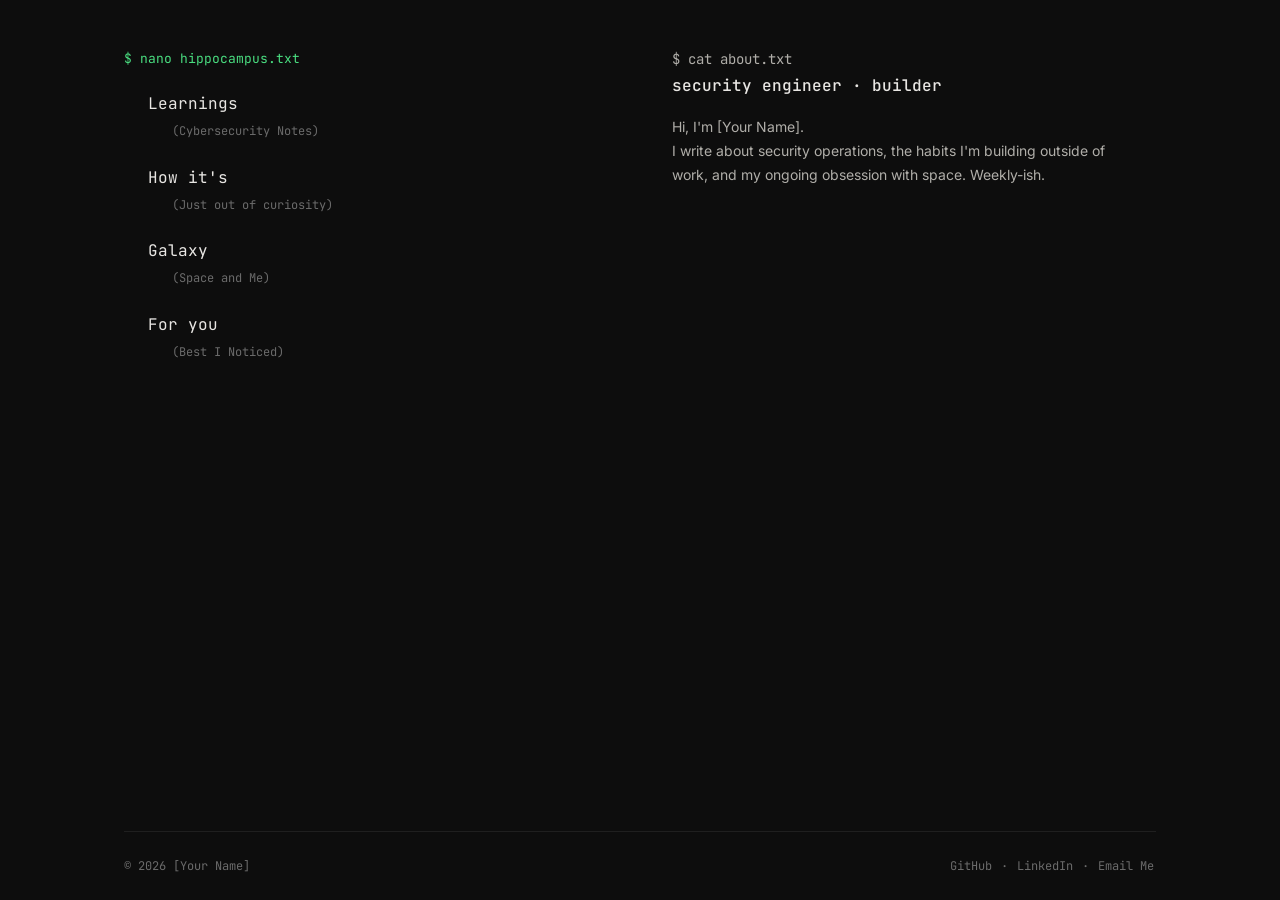
==== index.html @ c2095a3f "Initial site: home, category listings, post template" ====
<!DOCTYPE html>
<html lang="en">
<head>
<meta charset="UTF-8">
<meta name="viewport" content="width=device-width, initial-scale=1.0">
<title>[Your Name] — security engineer, builder</title>
<meta name="description" content="Personal site of [Your Name] — security engineer. Notes on security operations, curiosity projects, and space.">
<link rel="icon" href="data:image/svg+xml;utf8,<svg xmlns='http://www.w3.org/2000/svg' viewBox='0 0 32 32'><rect width='32' height='32' rx='6' fill='%230d0d0d'/><text x='4' y='23' font-family='monospace' font-size='18' fill='%234ade80'>&gt;_</text></svg>">
<link rel="preconnect" href="https://fonts.googleapis.com">
<link rel="preconnect" href="https://fonts.gstatic.com" crossorigin>
<link href="https://fonts.googleapis.com/css2?family=JetBrains+Mono:wght@400;500&family=Inter:wght@400;500&display=swap" rel="stylesheet">
<link rel="stylesheet" href="/style.css">
</head>
<body>
<div class="shell">
  <main class="home-grid">
    <section class="nav-block" aria-label="Site navigation">
      <p class="prompt">$ nano hippocampus.txt</p>
      <div class="filetree">
        <div class="tree-item">
          <a class="tree-link" href="/learnings/">Learnings</a>
          <div class="tree-sub">(Cybersecurity Notes)</div>
        </div>
        <div class="tree-item">
          <a class="tree-link" href="/howits/">How it's</a>
          <div class="tree-sub">(Just out of curiosity)</div>
        </div>
        <div class="tree-item">
          <a class="tree-link" href="/galaxy/">Galaxy</a>
          <div class="tree-sub">(Space and Me)</div>
        </div>
        <div class="tree-item">
          <a class="tree-link" href="/foryou/">For you</a>
          <div class="tree-sub">(Best I Noticed)</div>
        </div>
      </div>
    </section>

    <section class="about-block" aria-label="About">
      <p class="prompt">$ cat about.txt</p>
      <h1>security engineer · builder</h1>
      <p>
        Hi, I'm [Your Name].<br>
        I write about security operations, the habits I'm
        building outside of work, and my ongoing obsession
        with space. Weekly-ish.
      </p>
    </section>
  </main>

  <footer class="site-footer">
    <span>&copy; 2026 [Your Name]</span>
    <span class="footer-links">
      <a href="https://github.com/" target="_blank" rel="noopener">GitHub</a> ·
      <a href="https://linkedin.com/" target="_blank" rel="noopener">LinkedIn</a> ·
      <a href="mailto:you@example.com">Email Me</a>
    </span>
  </footer>
</div>
</body>
</html>
---- style.css ----
/* ============================================================
   Design tokens
   ============================================================ */
:root {
  --bg: #0d0d0d;
  --surface: #111111;
  --text: #e8e6e3;
  --text-prose: #d1cfc9;
  --text-about: #b0aea9;
  --muted: #6b6b6b;
  --accent: #4ade80;
  --border: #1f1f1f;
  --code-bg: #161616;
  --inline-code-bg: #1a1a1a;

  --font-mono: 'JetBrains Mono', ui-monospace, SFMono-Regular, Menlo, Consolas, monospace;
  --font-body: 'Inter', -apple-system, BlinkMacSystemFont, 'Segoe UI', sans-serif;

  --measure-article: 680px;
  --measure-listing: 900px;
}

/* ============================================================
   Reset & base
   ============================================================ */
* {
  box-sizing: border-box;
}

html {
  color-scheme: dark;
}

body {
  margin: 0;
  background: var(--bg);
  color: var(--text);
  font-family: var(--font-body);
  font-size: 14px;
  line-height: 1.7;
  -webkit-font-smoothing: antialiased;
}

a {
  color: inherit;
}

img {
  max-width: 100%;
  height: auto;
}

.shell {
  max-width: 1080px;
  margin: 0 auto;
  padding: 48px 24px 0;
  min-height: 100vh;
  display: flex;
  flex-direction: column;
}

.shell main {
  flex: 1;
}

/* ============================================================
   Prompt line (terminal style headers used across pages)
   ============================================================ */
.prompt {
  font-family: var(--font-mono);
  font-size: 13px;
  color: var(--accent);
  margin: 0 0 20px;
}

/* ============================================================
   Home page — two column grid
   ============================================================ */
.home-grid {
  display: grid;
  grid-template-columns: 1fr 1fr;
  gap: 64px;
  padding-bottom: 64px;
}

.nav-block .filetree {
  font-family: var(--font-mono);
}

.tree-item {
  margin: 0 0 22px 24px;
}

.tree-link {
  display: inline-block;
  font-size: 16px;
  color: var(--text);
  text-decoration: none;
}

.tree-link:hover {
  text-decoration: underline;
  text-decoration-color: var(--accent);
}

.tree-sub {
  margin: 4px 0 0 24px;
  font-size: 12px;
  color: var(--muted);
  cursor: default;
}

.about-block h1 {
  font-family: var(--font-mono);
  font-size: 16px;
  font-weight: 500;
  color: var(--text);
  margin: 0 0 16px;
}

.about-block p {
  color: var(--text-about);
  font-size: 14px;
  line-height: 1.7;
  max-width: 440px;
  margin: 0;
}

/* ============================================================
   Footer
   ============================================================ */
.site-footer {
  border-top: 1px solid var(--border);
  padding: 24px 0;
  margin-top: auto;
  display: flex;
  justify-content: space-between;
  align-items: center;
  flex-wrap: wrap;
  gap: 12px;
  font-family: var(--font-mono);
  font-size: 12px;
  color: var(--muted);
}

.site-footer a {
  color: var(--muted);
  text-decoration: none;
}

.site-footer a:hover {
  text-decoration: underline;
  color: var(--text);
}

.footer-links a {
  margin: 0 2px;
}

/* ============================================================
   Listing pages
   ============================================================ */
.listing {
  max-width: var(--measure-listing);
}

.back-link {
  display: inline-block;
  font-family: var(--font-mono);
  font-size: 13px;
  color: var(--muted);
  text-decoration: none;
  margin-bottom: 32px;
}

.back-link:hover {
  text-decoration: underline;
}

.page-title {
  font-family: var(--font-mono);
  font-size: 36px;
  font-weight: 500;
  color: var(--text);
  line-height: 1.3;
  margin: 0 0 12px;
}

.page-subtitle {
  font-family: var(--font-body);
  font-size: 14px;
  color: var(--muted);
  margin: 0 0 32px;
}

.rule {
  border: none;
  border-top: 1px solid var(--border);
  margin: 32px 0;
}

.year-header {
  font-family: var(--font-mono);
  font-size: 13px;
  color: var(--muted);
  margin: 0 0 20px;
}

.post-list {
  margin: 0 0 40px;
}

.post-item {
  padding: 18px 0;
  border-bottom: 1px solid var(--border);
}

.post-item:last-child {
  border-bottom: none;
}

.post-item-row {
  display: flex;
  justify-content: space-between;
  align-items: baseline;
  gap: 24px;
}

.post-title {
  font-family: var(--font-mono);
  font-size: 16px;
  color: var(--text);
  text-decoration: none;
}

.post-title:hover {
  color: var(--accent);
  text-decoration: underline;
}

.post-date {
  font-family: var(--font-mono);
  font-size: 12px;
  color: var(--muted);
  white-space: nowrap;
}

.post-desc {
  margin: 8px 0 0;
  font-size: 13px;
  color: var(--muted);
  max-width: 640px;
}

.empty-state {
  padding: 8px 0 32px;
  color: var(--muted);
  font-style: italic;
  font-size: 14px;
}

/* ============================================================
   Article page
   ============================================================ */
.article-shell {
  max-width: var(--measure-article);
  margin: 0 auto;
}

.article-nav-top {
  display: flex;
  justify-content: space-between;
  align-items: center;
  margin-bottom: 28px;
}

.article-nav-top a {
  font-family: var(--font-mono);
  font-size: 13px;
  color: var(--muted);
  text-decoration: none;
}

.article-nav-top a:hover {
  text-decoration: underline;
  color: var(--text);
}

.article-meta {
  font-family: var(--font-mono);
  font-size: 12px;
  color: var(--muted);
  margin: 0 0 20px;
}

.article-title {
  font-family: var(--font-mono);
  font-size: 36px;
  font-weight: 500;
  color: var(--text);
  line-height: 1.3;
  margin: 0 0 20px;
}

.article-desc {
  font-family: var(--font-body);
  font-size: 15px;
  color: var(--text-about);
  font-style: italic;
  line-height: 1.7;
  margin: 0 0 40px;
  padding-bottom: 40px;
  border-bottom: 1px solid var(--border);
}

.article-body {
  font-family: var(--font-body);
  font-size: 16px;
  line-height: 1.75;
  color: var(--text-prose);
}

.article-body h2,
.article-body h3 {
  font-family: var(--font-mono);
  color: var(--text);
  line-height: 1.3;
  margin: 48px 0 16px;
  padding-bottom: 10px;
  border-bottom: 1px solid var(--border);
}

.article-body h2 {
  font-size: 22px;
}

.article-body h3 {
  font-size: 18px;
}

.contents-box {
  margin: 0 0 44px;
  padding: 20px 24px;
  border: 1px solid var(--border);
  border-radius: 4px;
  background: var(--surface);
}

.contents-box .prompt {
  margin: 0 0 14px;
}

.contents-list {
  list-style: none;
  margin: 0;
  padding: 0;
}

.contents-list li {
  margin: 0 0 8px;
  font-family: var(--font-mono);
  font-size: 14px;
}

.contents-list li:last-child {
  margin-bottom: 0;
}

.contents-list a {
  color: var(--text);
  text-decoration: none;
}

.contents-list a:hover {
  color: var(--accent);
  text-decoration: underline;
}

.contents-list .chapter-num {
  color: var(--muted);
  margin-right: 6px;
}

.chapter-marker {
  font-family: var(--font-mono);
  font-size: 22px;
  margin: 64px 0 20px;
  line-height: 1.3;
  scroll-margin-top: 24px;
}

.chapter-marker .chapter-label {
  color: var(--accent);
}

.chapter-marker .chapter-title {
  color: var(--text);
}

.article-body p {
  margin: 0 0 20px;
}

.article-body ul,
.article-body ol {
  margin: 0 0 20px;
  padding-left: 24px;
}

.article-body li {
  margin: 0 0 8px;
}

.article-body blockquote {
  margin: 24px 0;
  padding: 4px 20px;
  border-left: 3px solid var(--accent);
  color: var(--muted);
}

.article-body code {
  font-family: var(--font-mono);
  font-size: 0.9em;
  color: var(--accent);
  background: var(--inline-code-bg);
  padding: 2px 6px;
  border-radius: 4px;
}

.code-block {
  position: relative;
  background: var(--code-bg);
  border: 1px solid var(--border);
  border-radius: 4px;
  margin: 24px 0;
  overflow-x: auto;
}

.code-block .code-lang {
  position: absolute;
  top: 8px;
  right: 12px;
  font-family: var(--font-mono);
  font-size: 11px;
  color: var(--muted);
}

.code-block pre {
  margin: 0;
  padding: 18px 16px;
  font-family: var(--font-mono);
  font-size: 13px;
  line-height: 1.6;
  color: var(--text-prose);
}

.code-block pre code {
  background: none;
  color: inherit;
  padding: 0;
}

.article-image {
  margin: 32px 0;
}

.article-image img {
  display: block;
  width: 100%;
  border-radius: 4px;
}

.article-image figcaption {
  margin: 10px 0 0;
  font-size: 12px;
  color: var(--muted);
  text-align: center;
}

.article-nav {
  display: flex;
  justify-content: space-between;
  gap: 24px;
  padding: 24px 0;
  font-family: var(--font-mono);
  font-size: 14px;
}

.article-nav a {
  color: var(--text);
  text-decoration: none;
}

.article-nav a:hover {
  text-decoration: underline;
  color: var(--accent);
}

.article-nav .next {
  text-align: right;
}

/* ============================================================
   Responsive
   ============================================================ */
@media (max-width: 768px) {
  .shell {
    padding: 32px 20px 0;
  }

  .home-grid {
    grid-template-columns: 1fr;
    gap: 40px;
  }

  .page-title,
  .article-title {
    font-size: 28px;
  }

  .site-footer {
    flex-direction: column;
    align-items: flex-start;
  }

  .post-item-row {
    flex-direction: column;
    gap: 4px;
  }
}

@media (prefers-reduced-motion: reduce) {
  * {
    scroll-behavior: auto !important;
  }
}
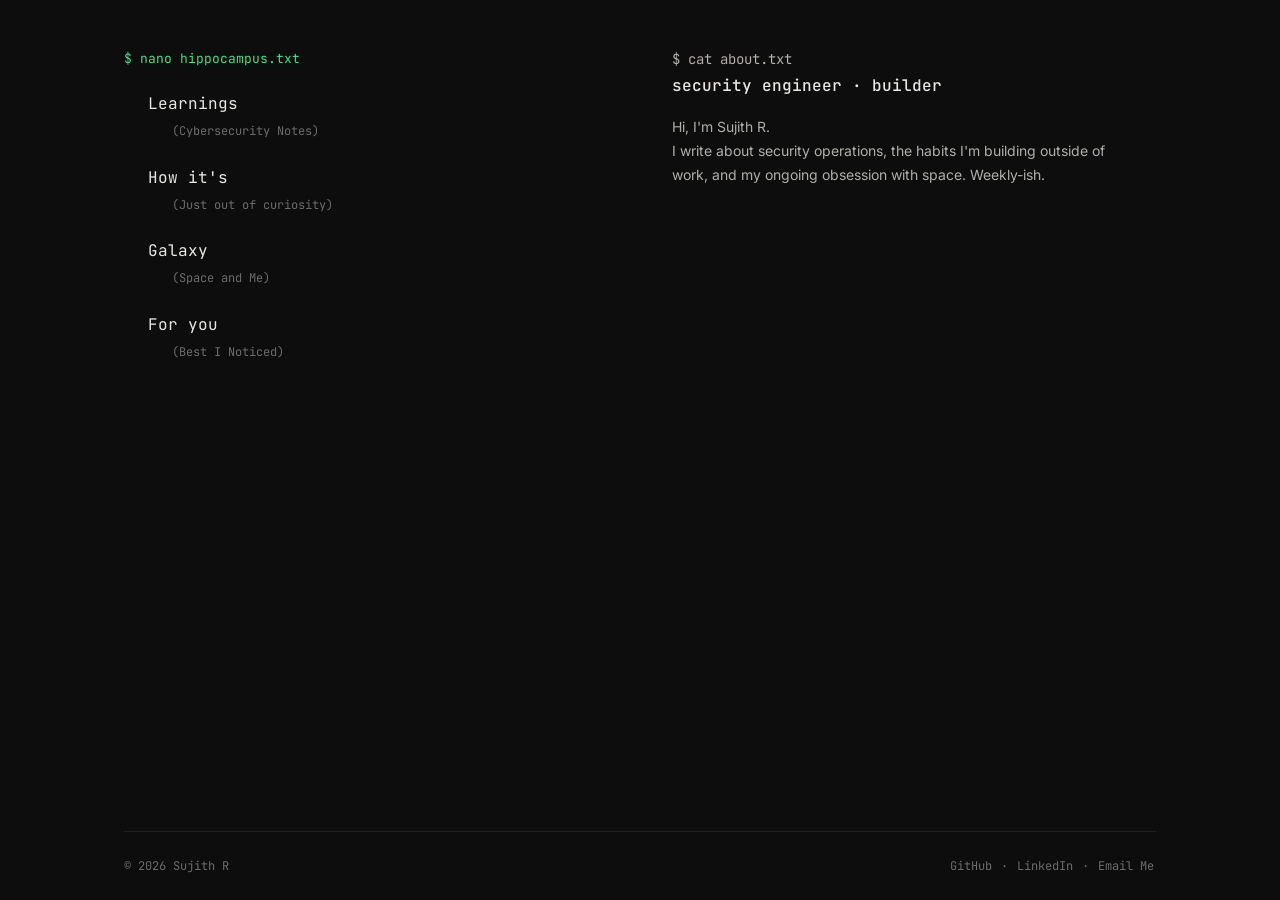
==== commit eaa91da0: "Personalize site and add sample posts for each category" ====
--- a/index.html
+++ b/index.html
@@ -3,8 +3,8 @@
 <head>
 <meta charset="UTF-8">
 <meta name="viewport" content="width=device-width, initial-scale=1.0">
-<title>[Your Name] — security engineer, builder</title>
-<meta name="description" content="Personal site of [Your Name] — security engineer. Notes on security operations, curiosity projects, and space.">
+<title>Sujith R — security engineer, builder</title>
+<meta name="description" content="Personal site of Sujith R — security engineer. Notes on security operations, curiosity projects, and space.">
 <link rel="icon" href="data:image/svg+xml;utf8,<svg xmlns='http://www.w3.org/2000/svg' viewBox='0 0 32 32'><rect width='32' height='32' rx='6' fill='%230d0d0d'/><text x='4' y='23' font-family='monospace' font-size='18' fill='%234ade80'>&gt;_</text></svg>">
 <link rel="preconnect" href="https://fonts.googleapis.com">
 <link rel="preconnect" href="https://fonts.gstatic.com" crossorigin>
@@ -40,7 +40,7 @@
       <p class="prompt">$ cat about.txt</p>
       <h1>security engineer · builder</h1>
       <p>
-        Hi, I'm [Your Name].<br>
+        Hi, I'm Sujith R.<br>
         I write about security operations, the habits I'm
         building outside of work, and my ongoing obsession
         with space. Weekly-ish.
@@ -49,11 +49,11 @@
   </main>
 
   <footer class="site-footer">
-    <span>&copy; 2026 [Your Name]</span>
+    <span>&copy; 2026 Sujith R</span>
     <span class="footer-links">
-      <a href="https://github.com/" target="_blank" rel="noopener">GitHub</a> ·
-      <a href="https://linkedin.com/" target="_blank" rel="noopener">LinkedIn</a> ·
-      <a href="mailto:you@example.com">Email Me</a>
+      <a href="https://github.com/elitego001-maker" target="_blank" rel="noopener">GitHub</a> ·
+      <a href="https://www.linkedin.com/in/sujith-r-2164b0247" target="_blank" rel="noopener">LinkedIn</a> ·
+      <a href="mailto:jerinsujith23@gmail.com">Email Me</a>
     </span>
   </footer>
 </div>
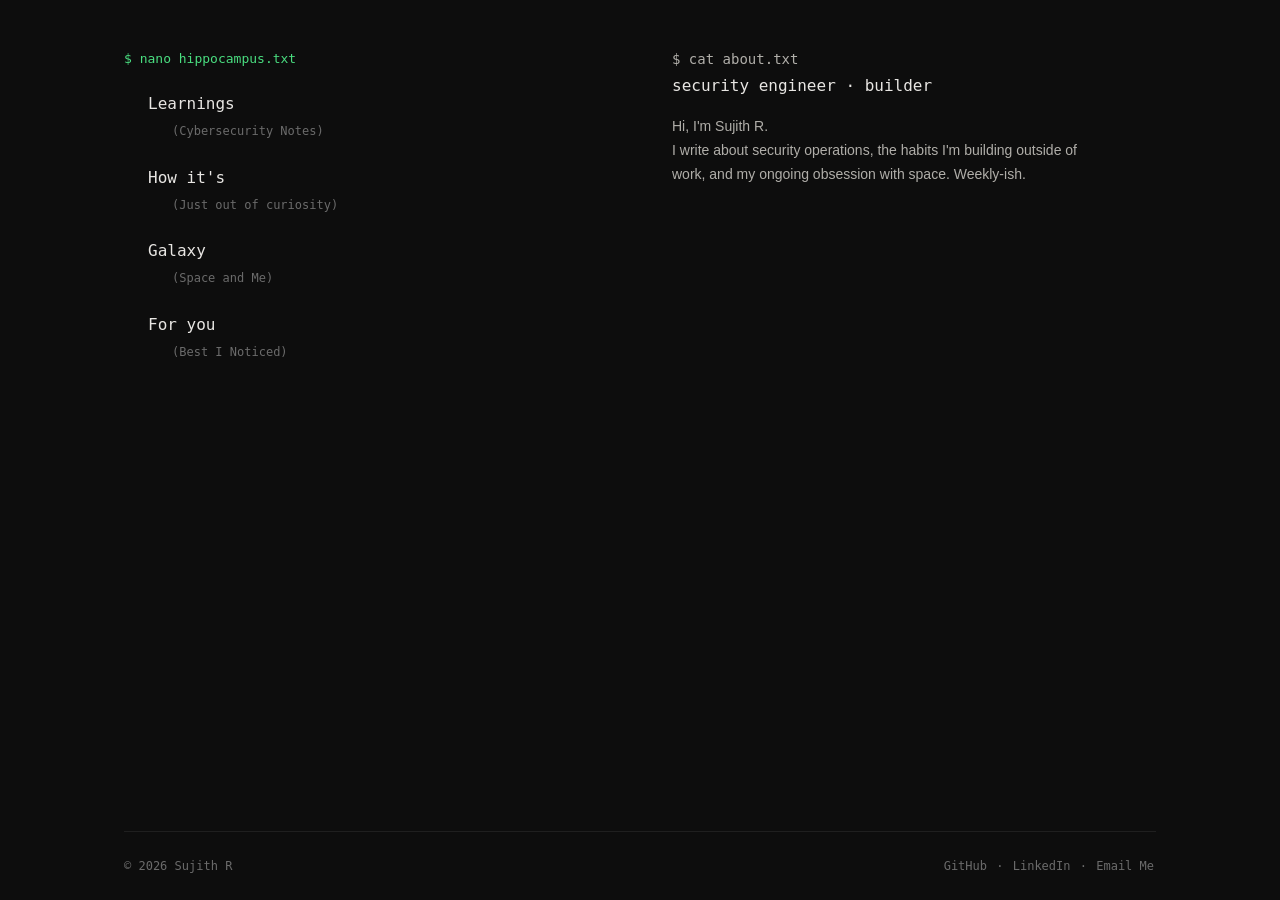
==== commit dca71748: "Add strict Content-Security-Policy to all pages; remove inline style" ====
--- a/index.html
+++ b/index.html
@@ -3,6 +3,7 @@
 <head>
 <meta charset="UTF-8">
 <meta name="viewport" content="width=device-width, initial-scale=1.0">
+<meta http-equiv="Content-Security-Policy" content="default-src 'self'; style-src 'self' https://fonts.googleapis.com; font-src https://fonts.gstatic.com; img-src 'self' data:; object-src 'none'; base-uri 'self';">
 <title>Sujith R — security engineer, builder</title>
 <meta name="description" content="Personal site of Sujith R — security engineer. Notes on security operations, curiosity projects, and space.">
 <link rel="icon" href="data:image/svg+xml;utf8,<svg xmlns='http://www.w3.org/2000/svg' viewBox='0 0 32 32'><rect width='32' height='32' rx='6' fill='%230d0d0d'/><text x='4' y='23' font-family='monospace' font-size='18' fill='%234ade80'>&gt;_</text></svg>">
--- a/style.css
+++ b/style.css
@@ -61,6 +61,8 @@
 
 .shell main {
   flex: 1;
+  width: 100%;
+  min-width: 0;
 }
 
 /* ============================================================
@@ -259,6 +261,15 @@
   font-size: 14px;
 }
 
+.accent-link {
+  color: var(--accent);
+  text-decoration: none;
+}
+
+.accent-link:hover {
+  text-decoration: underline;
+}
+
 /* ============================================================
    Article page
    ============================================================ */
@@ -418,6 +429,16 @@
   color: var(--muted);
 }
 
+.article-body a {
+  color: var(--accent);
+  text-decoration: underline;
+  text-underline-offset: 2px;
+}
+
+.article-body a:hover {
+  color: var(--text);
+}
+
 .article-body code {
   font-family: var(--font-mono);
   font-size: 0.9em;
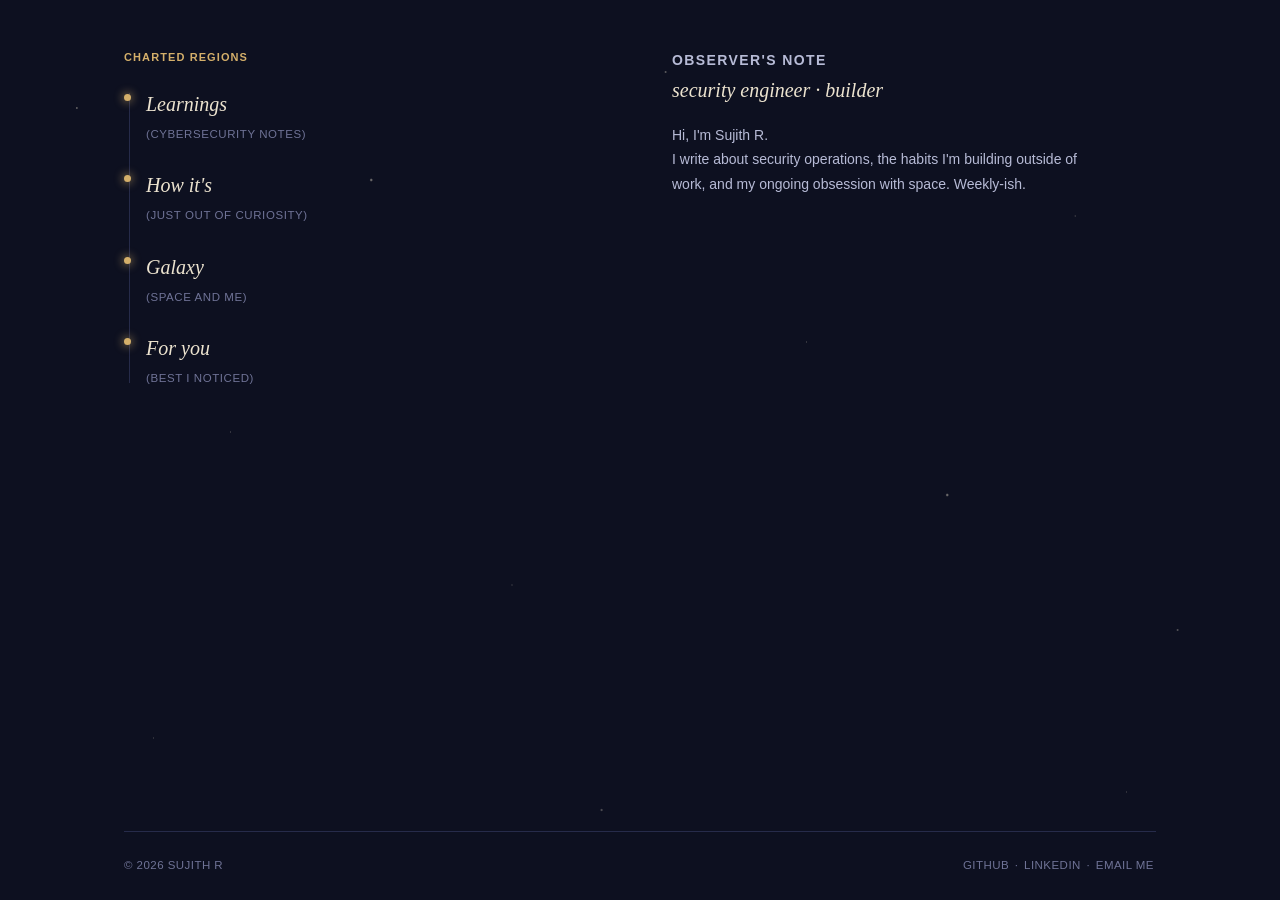
==== commit e5618e8c: "Reskin site with Star Chart theme: EB Garamond/Work Sans, indigo palette, starfield" ====
--- a/index.html
+++ b/index.html
@@ -6,17 +6,17 @@
 <meta http-equiv="Content-Security-Policy" content="default-src 'self'; style-src 'self' https://fonts.googleapis.com; font-src https://fonts.gstatic.com; img-src 'self' data:; object-src 'none'; base-uri 'self';">
 <title>Sujith R — security engineer, builder</title>
 <meta name="description" content="Personal site of Sujith R — security engineer. Notes on security operations, curiosity projects, and space.">
-<link rel="icon" href="data:image/svg+xml;utf8,<svg xmlns='http://www.w3.org/2000/svg' viewBox='0 0 32 32'><rect width='32' height='32' rx='6' fill='%230d0d0d'/><text x='4' y='23' font-family='monospace' font-size='18' fill='%234ade80'>&gt;_</text></svg>">
+<link rel="icon" href="data:image/svg+xml;utf8,<svg xmlns='http://www.w3.org/2000/svg' viewBox='0 0 32 32'><rect width='32' height='32' rx='6' fill='%230d1020'/><text x='6' y='23' font-size='19' fill='%23d4af6a'>&#9733;</text></svg>">
 <link rel="preconnect" href="https://fonts.googleapis.com">
 <link rel="preconnect" href="https://fonts.gstatic.com" crossorigin>
-<link href="https://fonts.googleapis.com/css2?family=JetBrains+Mono:wght@400;500&family=Inter:wght@400;500&display=swap" rel="stylesheet">
+<link href="https://fonts.googleapis.com/css2?family=JetBrains+Mono:wght@400;500&family=EB+Garamond:ital,wght@0,400;0,500;0,600;1,400;1,500;1,600&family=Work+Sans:wght@400;500;600&display=swap" rel="stylesheet">
 <link rel="stylesheet" href="/style.css">
 </head>
 <body>
 <div class="shell">
   <main class="home-grid">
     <section class="nav-block" aria-label="Site navigation">
-      <p class="prompt">$ nano hippocampus.txt</p>
+      <p class="prompt">Charted regions</p>
       <div class="filetree">
         <div class="tree-item">
           <a class="tree-link" href="/learnings/">Learnings</a>
@@ -38,7 +38,7 @@
     </section>
 
     <section class="about-block" aria-label="About">
-      <p class="prompt">$ cat about.txt</p>
+      <p class="prompt">Observer's note</p>
       <h1>security engineer · builder</h1>
       <p>
         Hi, I'm Sujith R.<br>
--- a/style.css
+++ b/style.css
@@ -1,20 +1,21 @@
 /* ============================================================
-   Design tokens
+   Design tokens — Star Chart
    ============================================================ */
 :root {
-  --bg: #0d0d0d;
-  --surface: #111111;
-  --text: #e8e6e3;
-  --text-prose: #d1cfc9;
-  --text-about: #b0aea9;
-  --muted: #6b6b6b;
-  --accent: #4ade80;
-  --border: #1f1f1f;
-  --code-bg: #161616;
-  --inline-code-bg: #1a1a1a;
+  --bg: #0d1020;
+  --surface: #141833;
+  --text: #ece3cf;
+  --text-prose: #cfc9b8;
+  --text-about: #b7bbd6;
+  --muted: #6f7396;
+  --accent: #d4af6a;
+  --border: #262b4a;
+  --code-bg: #12172c;
+  --inline-code-bg: #1b2040;
 
   --font-mono: 'JetBrains Mono', ui-monospace, SFMono-Regular, Menlo, Consolas, monospace;
-  --font-body: 'Inter', -apple-system, BlinkMacSystemFont, 'Segoe UI', sans-serif;
+  --font-body: 'Work Sans', -apple-system, BlinkMacSystemFont, 'Segoe UI', sans-serif;
+  --font-display: 'EB Garamond', Georgia, 'Times New Roman', serif;
 
   --measure-article: 680px;
   --measure-listing: 900px;
@@ -33,12 +34,27 @@
 
 body {
   margin: 0;
-  background: var(--bg);
+  background-color: var(--bg);
   color: var(--text);
   font-family: var(--font-body);
   font-size: 14px;
   line-height: 1.7;
   -webkit-font-smoothing: antialiased;
+  background-image:
+    radial-gradient(1.4px 1.4px at 6% 12%, rgba(236,227,207,.55), transparent),
+    radial-gradient(1px 1px at 18% 48%, rgba(236,227,207,.35), transparent),
+    radial-gradient(1.8px 1.8px at 29% 20%, rgba(236,227,207,.6), transparent),
+    radial-gradient(1px 1px at 40% 65%, rgba(236,227,207,.3), transparent),
+    radial-gradient(1.4px 1.4px at 52% 8%, rgba(236,227,207,.5), transparent),
+    radial-gradient(1px 1px at 63% 38%, rgba(236,227,207,.35), transparent),
+    radial-gradient(1.8px 1.8px at 74% 55%, rgba(236,227,207,.6), transparent),
+    radial-gradient(1px 1px at 84% 24%, rgba(236,227,207,.35), transparent),
+    radial-gradient(1.4px 1.4px at 92% 70%, rgba(236,227,207,.45), transparent),
+    radial-gradient(1px 1px at 12% 82%, rgba(236,227,207,.3), transparent),
+    radial-gradient(1.6px 1.6px at 47% 90%, rgba(236,227,207,.4), transparent),
+    radial-gradient(1px 1px at 88% 88%, rgba(236,227,207,.3), transparent);
+  background-repeat: no-repeat;
+  background-attachment: fixed;
 }
 
 a {
@@ -66,11 +82,14 @@
 }
 
 /* ============================================================
-   Prompt line (terminal style headers used across pages)
+   Plate label (small tracked eyebrow used across pages)
    ============================================================ */
 .prompt {
-  font-family: var(--font-mono);
-  font-size: 13px;
+  font-family: var(--font-body);
+  font-size: 11px;
+  font-weight: 600;
+  letter-spacing: .1em;
+  text-transform: uppercase;
   color: var(--accent);
   margin: 0 0 20px;
 }
@@ -86,35 +105,65 @@
 }
 
 .nav-block .filetree {
-  font-family: var(--font-mono);
+  position: relative;
+  padding-left: 22px;
+}
+
+.nav-block .filetree::before {
+  content: '';
+  position: absolute;
+  left: 5px;
+  top: 6px;
+  bottom: 6px;
+  width: 1px;
+  background: var(--border);
 }
 
 .tree-item {
-  margin: 0 0 22px 24px;
+  position: relative;
+  margin: 0 0 24px;
+}
+
+.tree-item::before {
+  content: '';
+  position: absolute;
+  left: -22px;
+  top: 7px;
+  width: 7px;
+  height: 7px;
+  border-radius: 50%;
+  background: var(--accent);
+  box-shadow: 0 0 8px 2px rgba(212, 175, 106, .45);
 }
 
 .tree-link {
   display: inline-block;
-  font-size: 16px;
+  font-family: var(--font-display);
+  font-style: italic;
+  font-size: 20px;
   color: var(--text);
   text-decoration: none;
 }
 
 .tree-link:hover {
-  text-decoration: underline;
-  text-decoration-color: var(--accent);
+  color: var(--accent);
+  text-decoration: underline;
 }
 
 .tree-sub {
-  margin: 4px 0 0 24px;
-  font-size: 12px;
+  margin: 4px 0 0;
+  font-family: var(--font-body);
+  font-size: 11.5px;
+  letter-spacing: .05em;
+  text-transform: uppercase;
   color: var(--muted);
   cursor: default;
 }
 
 .about-block h1 {
-  font-family: var(--font-mono);
-  font-size: 16px;
+  font-family: var(--font-display);
+  font-style: italic;
+  font-size: 20px;
   font-weight: 500;
   color: var(--text);
   margin: 0 0 16px;
@@ -122,8 +171,9 @@
 
 .about-block p {
   color: var(--text-about);
+  font-family: var(--font-body);
   font-size: 14px;
-  line-height: 1.7;
+  line-height: 1.75;
   max-width: 440px;
   margin: 0;
 }
@@ -140,8 +190,10 @@
   align-items: center;
   flex-wrap: wrap;
   gap: 12px;
-  font-family: var(--font-mono);
-  font-size: 12px;
+  font-family: var(--font-body);
+  font-size: 11.5px;
+  letter-spacing: .04em;
+  text-transform: uppercase;
   color: var(--muted);
 }
 
@@ -152,7 +204,7 @@
 
 .site-footer a:hover {
   text-decoration: underline;
-  color: var(--text);
+  color: var(--accent);
 }
 
 .footer-links a {
@@ -167,32 +219,43 @@
 }
 
 .back-link {
+  display: inline-block;
+  font-family: var(--font-body);
+  font-size: 13px;
+  color: var(--muted);
+  text-decoration: none;
+  margin-bottom: 32px;
+}
+
+.back-link:hover {
+  color: var(--accent);
+  text-decoration: underline;
+}
+
+.page-title {
+  font-family: var(--font-display);
+  font-size: 38px;
+  font-weight: 500;
+  color: var(--text);
+  line-height: 1.3;
+  margin: 0 0 12px;
+}
+
+.page-subtitle {
+  font-family: var(--font-body);
+  font-size: 14px;
+  color: var(--muted);
+  margin: 0 0 32px;
+}
+
+.log-quote {
   display: inline-block;
   font-family: var(--font-mono);
   font-size: 13px;
   color: var(--muted);
-  text-decoration: none;
-  margin-bottom: 32px;
-}
-
-.back-link:hover {
-  text-decoration: underline;
-}
-
-.page-title {
-  font-family: var(--font-mono);
-  font-size: 36px;
-  font-weight: 500;
-  color: var(--text);
-  line-height: 1.3;
-  margin: 0 0 12px;
-}
-
-.page-subtitle {
-  font-family: var(--font-body);
-  font-size: 14px;
-  color: var(--muted);
-  margin: 0 0 32px;
+  background: var(--inline-code-bg);
+  padding: 4px 10px;
+  border-radius: 4px;
 }
 
 .rule {
@@ -202,9 +265,12 @@
 }
 
 .year-header {
-  font-family: var(--font-mono);
-  font-size: 13px;
-  color: var(--muted);
+  font-family: var(--font-body);
+  font-size: 11.5px;
+  letter-spacing: .1em;
+  text-transform: uppercase;
+  font-weight: 600;
+  color: var(--accent);
   margin: 0 0 20px;
 }
 
@@ -229,8 +295,9 @@
 }
 
 .post-title {
-  font-family: var(--font-mono);
-  font-size: 16px;
+  font-family: var(--font-display);
+  font-style: italic;
+  font-size: 18px;
   color: var(--text);
   text-decoration: none;
 }
@@ -249,6 +316,7 @@
 
 .post-desc {
   margin: 8px 0 0;
+  font-family: var(--font-body);
   font-size: 13px;
   color: var(--muted);
   max-width: 640px;
@@ -256,9 +324,10 @@
 
 .empty-state {
   padding: 8px 0 32px;
+  font-family: var(--font-display);
   color: var(--muted);
   font-style: italic;
-  font-size: 14px;
+  font-size: 15px;
 }
 
 .accent-link {
@@ -286,15 +355,17 @@
 }
 
 .article-nav-top a {
-  font-family: var(--font-mono);
-  font-size: 13px;
+  font-family: var(--font-body);
+  font-size: 12.5px;
+  letter-spacing: .05em;
+  text-transform: uppercase;
   color: var(--muted);
   text-decoration: none;
 }
 
 .article-nav-top a:hover {
   text-decoration: underline;
-  color: var(--text);
+  color: var(--accent);
 }
 
 .article-meta {
@@ -305,8 +376,8 @@
 }
 
 .article-title {
-  font-family: var(--font-mono);
-  font-size: 36px;
+  font-family: var(--font-display);
+  font-size: 38px;
   font-weight: 500;
   color: var(--text);
   line-height: 1.3;
@@ -314,8 +385,8 @@
 }
 
 .article-desc {
-  font-family: var(--font-body);
-  font-size: 15px;
+  font-family: var(--font-display);
+  font-size: 16px;
   color: var(--text-about);
   font-style: italic;
   line-height: 1.7;
@@ -333,7 +404,7 @@
 
 .article-body h2,
 .article-body h3 {
-  font-family: var(--font-mono);
+  font-family: var(--font-display);
   color: var(--text);
   line-height: 1.3;
   margin: 48px 0 16px;
@@ -342,11 +413,11 @@
 }
 
 .article-body h2 {
-  font-size: 22px;
+  font-size: 24px;
 }
 
 .article-body h3 {
-  font-size: 18px;
+  font-size: 19px;
 }
 
 .contents-box {
@@ -369,8 +440,8 @@
 
 .contents-list li {
   margin: 0 0 8px;
-  font-family: var(--font-mono);
-  font-size: 14px;
+  font-family: var(--font-body);
+  font-size: 14.5px;
 }
 
 .contents-list li:last-child {
@@ -393,18 +464,27 @@
 }
 
 .chapter-marker {
-  font-family: var(--font-mono);
-  font-size: 22px;
+  display: flex;
+  flex-wrap: wrap;
+  align-items: baseline;
+  column-gap: 10px;
   margin: 64px 0 20px;
-  line-height: 1.3;
   scroll-margin-top: 24px;
 }
 
 .chapter-marker .chapter-label {
+  font-family: var(--font-body);
+  font-size: 12.5px;
+  font-weight: 600;
+  letter-spacing: .08em;
+  text-transform: uppercase;
   color: var(--accent);
 }
 
 .chapter-marker .chapter-title {
+  font-family: var(--font-display);
+  font-style: italic;
+  font-size: 25px;
   color: var(--text);
 }
 
@@ -427,6 +507,9 @@
   padding: 4px 20px;
   border-left: 3px solid var(--accent);
   color: var(--muted);
+  font-family: var(--font-display);
+  font-style: italic;
+  font-size: 17px;
 }
 
 .article-body a {
@@ -493,6 +576,7 @@
 
 .article-image figcaption {
   margin: 10px 0 0;
+  font-family: var(--font-body);
   font-size: 12px;
   color: var(--muted);
   text-align: center;
@@ -503,8 +587,9 @@
   justify-content: space-between;
   gap: 24px;
   padding: 24px 0;
-  font-family: var(--font-mono);
-  font-size: 14px;
+  font-family: var(--font-body);
+  font-size: 13.5px;
+  letter-spacing: .03em;
 }
 
 .article-nav a {
@@ -536,7 +621,7 @@
 
   .page-title,
   .article-title {
-    font-size: 28px;
+    font-size: 30px;
   }
 
   .site-footer {
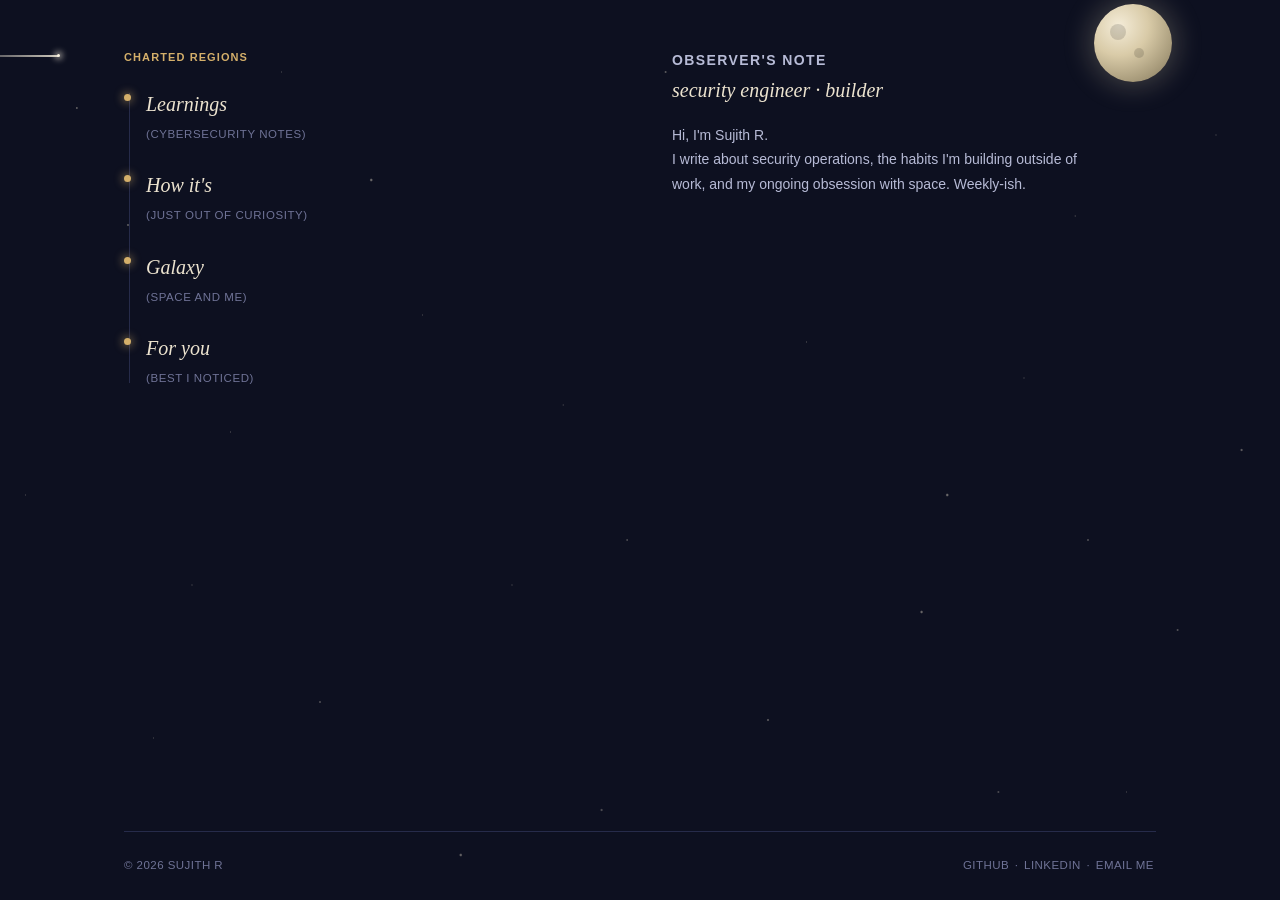
==== commit 0a00aa29: "Add denser starfield, moon, and comet to home page" ====
--- a/index.html
+++ b/index.html
@@ -14,6 +14,8 @@
 </head>
 <body>
 <div class="shell">
+  <div class="moon" aria-hidden="true"></div>
+  <div class="comet" aria-hidden="true"></div>
   <main class="home-grid">
     <section class="nav-block" aria-label="Site navigation">
       <p class="prompt">Charted regions</p>
--- a/style.css
+++ b/style.css
@@ -52,7 +52,25 @@
     radial-gradient(1.4px 1.4px at 92% 70%, rgba(236,227,207,.45), transparent),
     radial-gradient(1px 1px at 12% 82%, rgba(236,227,207,.3), transparent),
     radial-gradient(1.6px 1.6px at 47% 90%, rgba(236,227,207,.4), transparent),
-    radial-gradient(1px 1px at 88% 88%, rgba(236,227,207,.3), transparent);
+    radial-gradient(1px 1px at 88% 88%, rgba(236,227,207,.3), transparent),
+    radial-gradient(1px 1px at 2% 55%, rgba(236,227,207,.3), transparent),
+    radial-gradient(1.6px 1.6px at 10% 25%, rgba(236,227,207,.5), transparent),
+    radial-gradient(1px 1px at 22% 8%, rgba(236,227,207,.3), transparent),
+    radial-gradient(1.4px 1.4px at 25% 78%, rgba(236,227,207,.45), transparent),
+    radial-gradient(1px 1px at 33% 35%, rgba(236,227,207,.3), transparent),
+    radial-gradient(1.8px 1.8px at 36% 95%, rgba(236,227,207,.55), transparent),
+    radial-gradient(1px 1px at 44% 45%, rgba(236,227,207,.3), transparent),
+    radial-gradient(1.4px 1.4px at 49% 60%, rgba(236,227,207,.4), transparent),
+    radial-gradient(1px 1px at 57% 20%, rgba(236,227,207,.3), transparent),
+    radial-gradient(1.6px 1.6px at 60% 80%, rgba(236,227,207,.5), transparent),
+    radial-gradient(1px 1px at 68% 10%, rgba(236,227,207,.3), transparent),
+    radial-gradient(1.8px 1.8px at 72% 68%, rgba(236,227,207,.55), transparent),
+    radial-gradient(1px 1px at 80% 42%, rgba(236,227,207,.3), transparent),
+    radial-gradient(1.4px 1.4px at 85% 60%, rgba(236,227,207,.45), transparent),
+    radial-gradient(1px 1px at 95% 15%, rgba(236,227,207,.3), transparent),
+    radial-gradient(1.6px 1.6px at 97% 50%, rgba(236,227,207,.5), transparent),
+    radial-gradient(1px 1px at 15% 65%, rgba(236,227,207,.3), transparent),
+    radial-gradient(1.4px 1.4px at 78% 88%, rgba(236,227,207,.4), transparent);
   background-repeat: no-repeat;
   background-attachment: fixed;
 }
@@ -67,6 +85,7 @@
 }
 
 .shell {
+  position: relative;
   max-width: 1080px;
   margin: 0 auto;
   padding: 48px 24px 0;
@@ -79,6 +98,85 @@
   flex: 1;
   width: 100%;
   min-width: 0;
+}
+
+/* ============================================================
+   Moon & comet (home page only)
+   ============================================================ */
+.moon {
+  position: absolute;
+  z-index: -1;
+  top: 4px;
+  right: 8px;
+  width: 78px;
+  height: 78px;
+  border-radius: 50%;
+  background: radial-gradient(circle at 32% 28%, #f4ecd8 0%, #d9cba8 38%, #a99c7c 72%, #7d7259 100%);
+  box-shadow: 0 0 26px 6px rgba(228, 214, 178, .22);
+  pointer-events: none;
+}
+
+.moon::before,
+.moon::after {
+  content: '';
+  position: absolute;
+  border-radius: 50%;
+  background: rgba(0, 0, 0, .14);
+}
+
+.moon::before {
+  width: 16px;
+  height: 16px;
+  top: 20px;
+  left: 16px;
+}
+
+.moon::after {
+  width: 10px;
+  height: 10px;
+  top: 44px;
+  left: 40px;
+}
+
+.comet {
+  position: absolute;
+  z-index: -1;
+  top: 6%;
+  left: -4%;
+  width: 3px;
+  height: 3px;
+  border-radius: 50%;
+  background: #fdf6e3;
+  box-shadow: 0 0 6px 2px rgba(253, 246, 227, .75);
+  pointer-events: none;
+  animation: comet-fly 9s ease-in infinite;
+}
+
+.comet::after {
+  content: '';
+  position: absolute;
+  top: 1px;
+  right: 2px;
+  width: 110px;
+  height: 1.5px;
+  background: linear-gradient(to left, rgba(253, 246, 227, .8), transparent);
+  transform-origin: right center;
+}
+
+@keyframes comet-fly {
+  0% { transform: translate(0, 0) rotate(28deg); opacity: 0; }
+  6% { opacity: 1; }
+  40% { opacity: 1; }
+  52% { opacity: 0; }
+  100% { transform: translate(78vw, 36vh) rotate(28deg); opacity: 0; }
+}
+
+@media (prefers-reduced-motion: reduce) {
+  .comet {
+    animation: none;
+    opacity: 1;
+    transform: translate(35vw, 16vh) rotate(28deg);
+  }
 }
 
 /* ============================================================
@@ -619,6 +717,27 @@
     gap: 40px;
   }
 
+  .moon {
+    width: 50px;
+    height: 50px;
+    top: 0;
+    right: 4px;
+  }
+
+  .moon::before {
+    width: 10px;
+    height: 10px;
+    top: 12px;
+    left: 10px;
+  }
+
+  .moon::after {
+    width: 6px;
+    height: 6px;
+    top: 28px;
+    left: 26px;
+  }
+
   .page-title,
   .article-title {
     font-size: 30px;
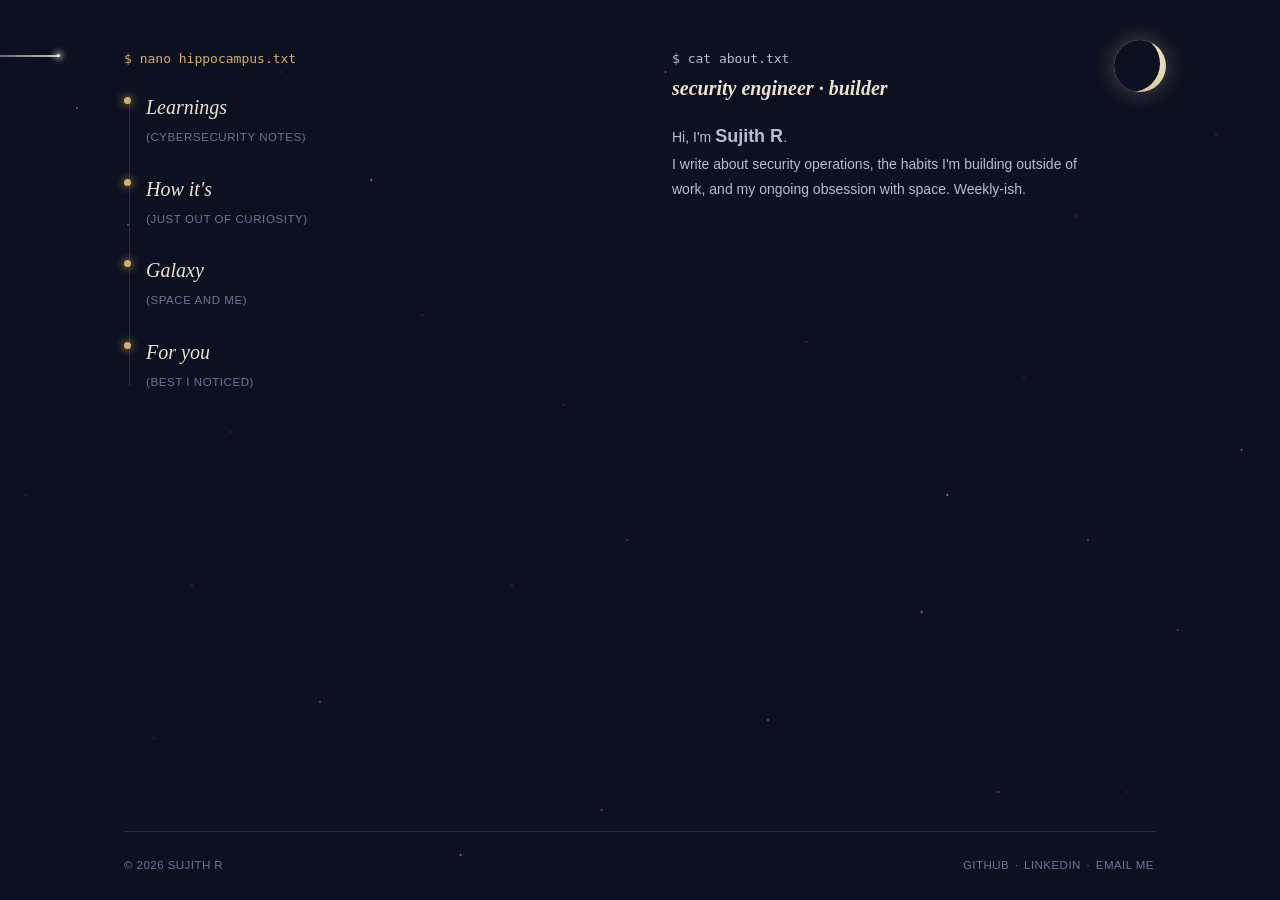
==== commit 15712907: "Restore terminal-style prompt labels, crescent moon, bold name and role on home page" ====
--- a/index.html
+++ b/index.html
@@ -18,7 +18,7 @@
   <div class="comet" aria-hidden="true"></div>
   <main class="home-grid">
     <section class="nav-block" aria-label="Site navigation">
-      <p class="prompt">Charted regions</p>
+      <p class="prompt">$ nano hippocampus.txt</p>
       <div class="filetree">
         <div class="tree-item">
           <a class="tree-link" href="/learnings/">Learnings</a>
@@ -40,10 +40,10 @@
     </section>
 
     <section class="about-block" aria-label="About">
-      <p class="prompt">Observer's note</p>
+      <p class="prompt">$ cat about.txt</p>
       <h1>security engineer · builder</h1>
       <p>
-        Hi, I'm Sujith R.<br>
+        Hi, I'm <strong class="name-highlight">Sujith R</strong>.<br>
         I write about security operations, the habits I'm
         building outside of work, and my ongoing obsession
         with space. Weekly-ish.
--- a/style.css
+++ b/style.css
@@ -106,36 +106,26 @@
 .moon {
   position: absolute;
   z-index: -1;
-  top: 4px;
-  right: 8px;
-  width: 78px;
-  height: 78px;
+  top: 40px;
+  right: 14px;
+  width: 52px;
+  height: 52px;
   border-radius: 50%;
-  background: radial-gradient(circle at 32% 28%, #f4ecd8 0%, #d9cba8 38%, #a99c7c 72%, #7d7259 100%);
-  box-shadow: 0 0 26px 6px rgba(228, 214, 178, .22);
+  overflow: hidden;
+  background: radial-gradient(circle at 60% 40%, #f7efdc 0%, #e2d3ac 55%, #b7a67d 100%);
+  box-shadow: 0 0 18px 4px rgba(228, 214, 178, .2);
   pointer-events: none;
 }
 
-.moon::before,
-.moon::after {
+.moon::before {
   content: '';
   position: absolute;
+  top: -10%;
+  left: -22%;
+  width: 110%;
+  height: 110%;
   border-radius: 50%;
-  background: rgba(0, 0, 0, .14);
-}
-
-.moon::before {
-  width: 16px;
-  height: 16px;
-  top: 20px;
-  left: 16px;
-}
-
-.moon::after {
-  width: 10px;
-  height: 10px;
-  top: 44px;
-  left: 40px;
+  background: var(--bg);
 }
 
 .comet {
@@ -258,11 +248,20 @@
   cursor: default;
 }
 
+.nav-block .prompt,
+.about-block .prompt {
+  font-family: var(--font-mono);
+  text-transform: none;
+  letter-spacing: normal;
+  font-weight: 400;
+  font-size: 13px;
+}
+
 .about-block h1 {
   font-family: var(--font-display);
   font-style: italic;
   font-size: 20px;
-  font-weight: 500;
+  font-weight: 600;
   color: var(--text);
   margin: 0 0 16px;
 }
@@ -274,6 +273,11 @@
   line-height: 1.75;
   max-width: 440px;
   margin: 0;
+}
+
+.name-highlight {
+  font-size: 18px;
+  font-weight: 700;
 }
 
 /* ============================================================
@@ -718,24 +722,10 @@
   }
 
   .moon {
-    width: 50px;
-    height: 50px;
-    top: 0;
-    right: 4px;
-  }
-
-  .moon::before {
-    width: 10px;
-    height: 10px;
-    top: 12px;
-    left: 10px;
-  }
-
-  .moon::after {
-    width: 6px;
-    height: 6px;
-    top: 28px;
-    left: 26px;
+    width: 36px;
+    height: 36px;
+    top: 20px;
+    right: 8px;
   }
 
   .page-title,
